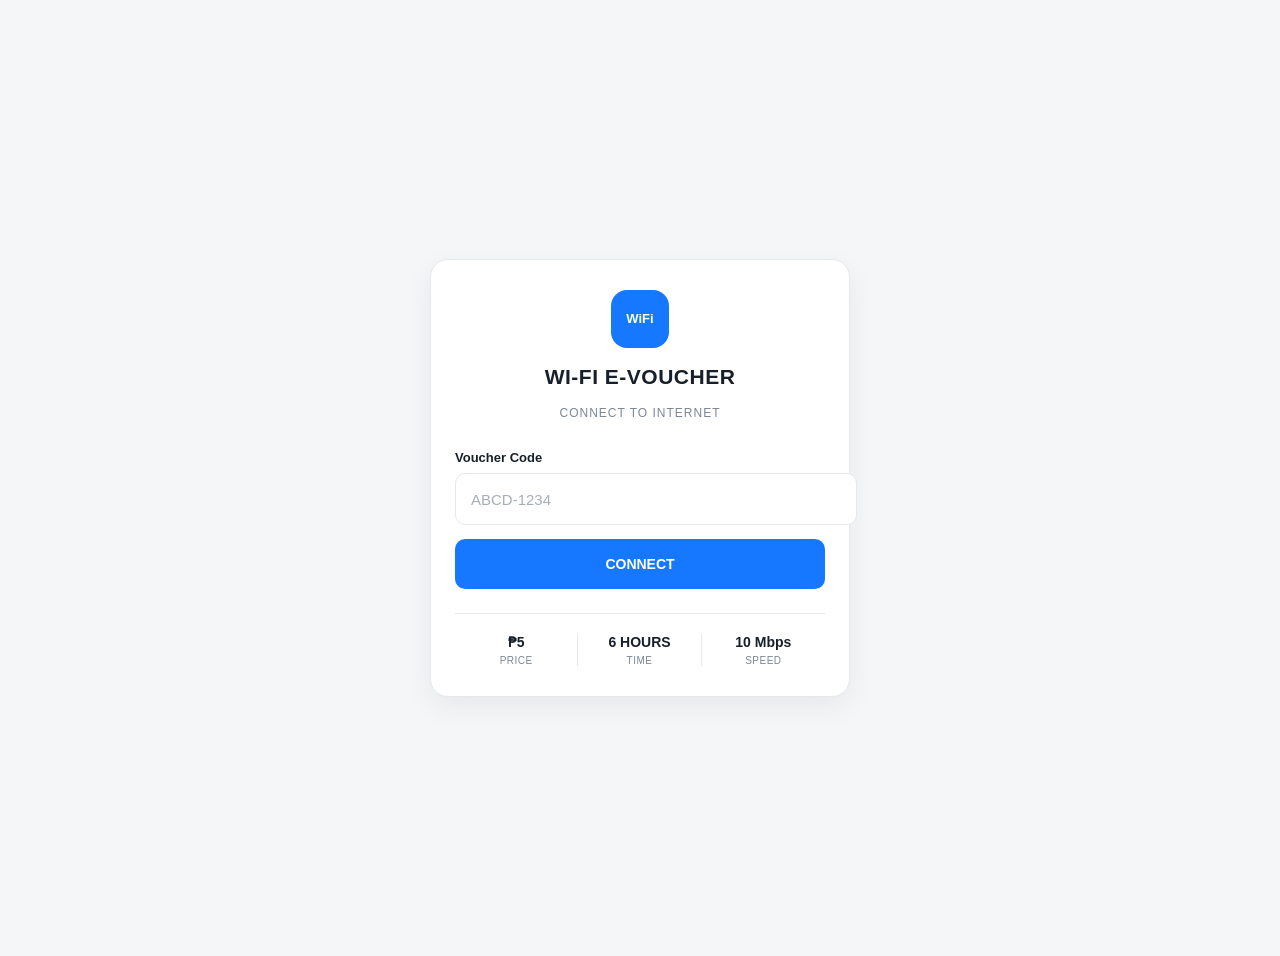
==== index.html @ 763e4409 "Voucher portal: pause/resume API + openNDS portal scripts + Railway packaging - cloud/api.py: vouche" ====
<!DOCTYPE html>
<html lang="en">
<head>
    <meta charset="UTF-8">
    <meta name="viewport" content="width=device-width, initial-scale=1.0">
    <title>WI-FI E-VOUCHER</title>
    <link rel="stylesheet" href="index.css">
</head>

<body>

    <main class="container">

        <section class="card">

            <div class="brand">
                <div class="brand-icon">WiFi</div>
                <h1>WI-FI E-VOUCHER</h1>
                <p>CONNECT TO INTERNET</p>
            </div>

            <form class="voucher-form">

                <label for="voucher">Voucher Code</label>

                <input
                    type="text"
                    id="voucher"
                    name="voucher"
                    placeholder="ABCD-1234"
                    autocomplete="off"
                    maxlength="20"
                >

                <button type="submit">
                    CONNECT
                </button>

            </form>

            <div class="plan">

                <div class="plan-item">
                    <strong>₱5</strong>
                    <span>PRICE</span>
                </div>

                <div class="plan-item">
                    <strong>6 HOURS</strong>
                    <span>TIME</span>
                </div>

                <div class="plan-item">
                    <strong>10 Mbps</strong>
                    <span>SPEED</span>
                </div>

            </div>

        </section>

    </main>

</body>
</html>
---- index.css ----
```css
* {
    box-sizing: border-box;
    margin: 0;
    padding: 0;
}

:root {
    --background: #f4f6f8;
    --card: #ffffff;
    --text: #17202a;
    --muted: #7b8794;
    --line: #e5e9ed;
    --primary: #1677ff;
    --primary-dark: #0f62d6;
    --success: #16a34a;
    --success-light: #eaf8ef;
}

body {
    min-height: 100vh;
    font-family: Arial, Helvetica, sans-serif;
    background: var(--background);
    color: var(--text);

    display: flex;
    align-items: center;
    justify-content: center;

    padding: 20px;
}

.container {
    width: 100%;
    max-width: 420px;
}

.card {
    background: var(--card);
    border: 1px solid var(--line);
    border-radius: 18px;

    padding: 30px 24px;

    box-shadow:
        0 10px 30px rgba(0, 0, 0, 0.06);
}

/* Brand */

.brand {
    text-align: center;
    margin-bottom: 30px;
}

.brand-icon {
    width: 58px;
    height: 58px;

    margin: 0 auto 16px;

    border-radius: 16px;

    background: var(--primary);
    color: #ffffff;

    display: flex;
    align-items: center;
    justify-content: center;

    font-size: 13px;
    font-weight: bold;
}

.brand h1 {
    font-size: 21px;
    letter-spacing: 0.5px;
}

.brand p {
    margin-top: 7px;

    font-size: 12px;
    color: var(--muted);
    letter-spacing: 1px;
}

/* Voucher form */

.voucher-form {
    display: flex;
    flex-direction: column;
}

.voucher-form label {
    font-size: 13px;
    font-weight: 600;

    margin-bottom: 8px;
}

.voucher-form input {
    width: 100%;
    height: 50px;

    padding: 0 15px;

    border: 1px solid var(--line);
    border-radius: 10px;

    outline: none;

    font-size: 15px;

    transition: border-color 0.2s;
}

.voucher-form input:focus {
    border-color: var(--primary);
}

.voucher-form input::placeholder {
    color: #a6afb8;
}

.voucher-form button,
.pause-button {
    width: 100%;
    height: 50px;

    margin-top: 14px;

    border: 0;
    border-radius: 10px;

    background: var(--primary);
    color: #ffffff;

    font-size: 14px;
    font-weight: bold;

    cursor: pointer;
}

.voucher-form button:hover,
.pause-button:hover {
    background: var(--primary-dark);
}

/* Voucher plan */

.plan {
    display: grid;
    grid-template-columns: repeat(3, 1fr);

    margin-top: 24px;

    border-top: 1px solid var(--line);
    padding-top: 20px;
}

.plan-item {
    text-align: center;

    border-right: 1px solid var(--line);
}

.plan-item:last-child {
    border-right: 0;
}

.plan-item strong {
    display: block;

    font-size: 14px;
}

.plan-item span {
    display: block;

    margin-top: 5px;

    font-size: 10px;
    color: var(--muted);
    letter-spacing: 0.5px;
}

/* Connection status */

.connection-status {
    display: inline-flex;
    align-items: center;
    gap: 7px;

    margin-top: 12px;
    padding: 7px 11px;

    border-radius: 20px;

    background: var(--success-light);
    color: var(--success);

    font-size: 11px;
    font-weight: bold;
}

.status-dot {
    width: 7px;
    height: 7px;

    border-radius: 50%;

    background: var(--success);
}

/* Timer */

.timer-section {
    text-align: center;

    padding: 24px 0;

    border-top: 1px solid var(--line);
    border-bottom: 1px solid var(--line);
}

.timer-label {
    display: block;

    color: var(--muted);

    font-size: 11px;
    font-weight: bold;

    letter-spacing: 1px;
}

.timer {
    margin-top: 8px;

    font-size: 38px;
    font-weight: 700;

    letter-spacing: 2px;

    font-variant-numeric: tabular-nums;
}

/* Voucher information */

.voucher-info {
    padding: 8px 0;
}

.info-row {
    display: flex;
    justify-content: space-between;
    align-items: center;

    padding: 14px 0;

    border-bottom: 1px solid var(--line);

    font-size: 13px;
}

.info-row:last-child {
    border-bottom: 0;
}

.info-row span {
    color: var(--muted);
}

.active-text {
    color: var(--success);
}

/* Pause button */

.pause-button {
    background: #17202a;
}

.pause-button:hover {
    background: #0d1319;
}

.hint {
    margin-top: 13px;

    text-align: center;

    color: var(--muted);

    font-size: 11px;
    line-height: 1.5;
}

/* Mobile */

@media (max-width: 400px) {

    body {
        padding: 12px;
    }

    .card {
        padding: 25px 18px;
        border-radius: 15px;
    }

    .timer {
        font-size: 32px;
    }

    .plan-item strong {
        font-size: 12px;
    }
}
```
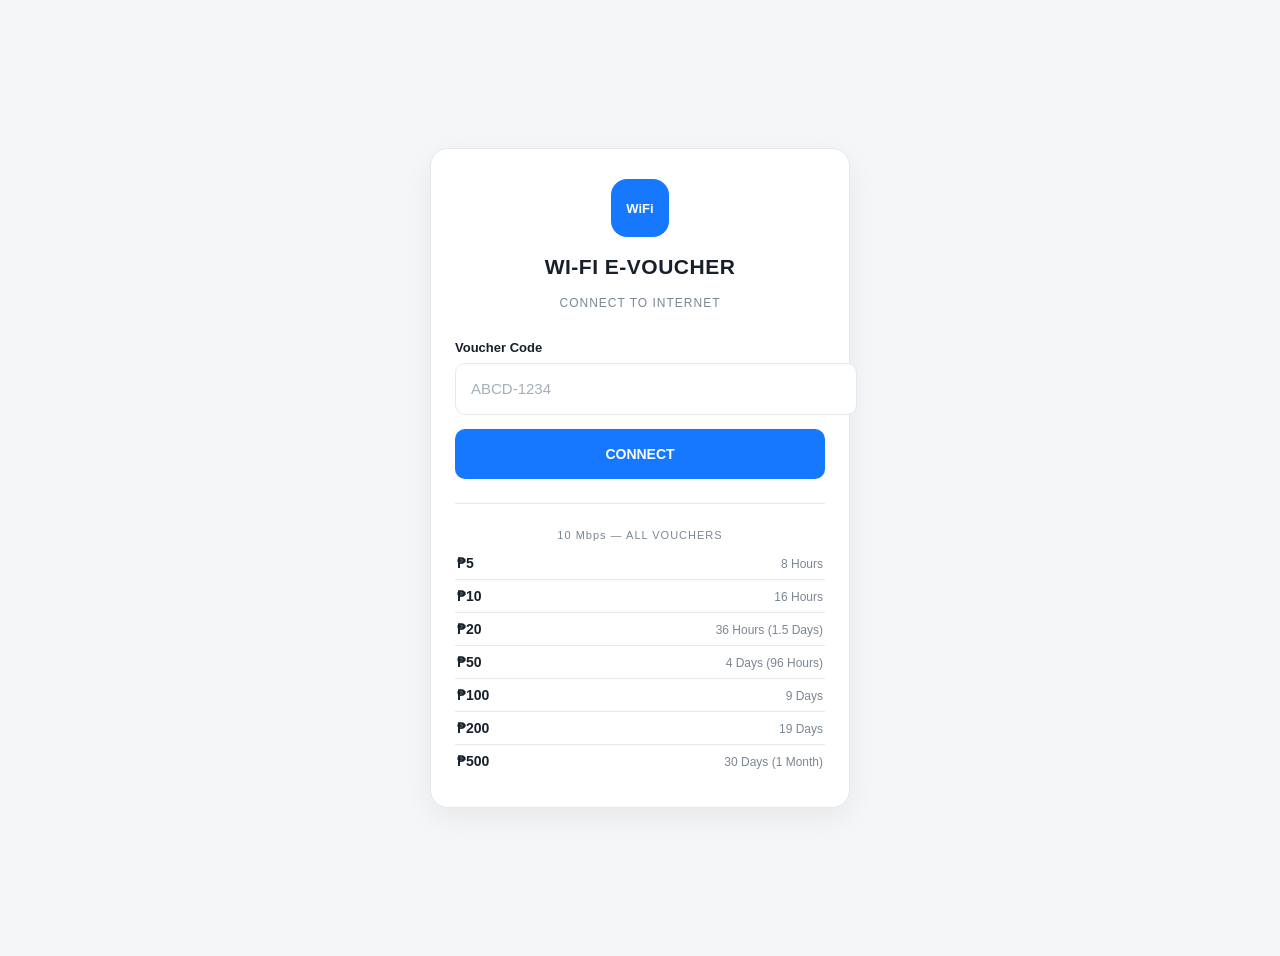
==== commit 1ab870f5: "Portal rates table: 7 tiers 10Mbps on login + expired pages" ====
--- a/index.html
+++ b/index.html
@@ -38,21 +38,43 @@
 
             </form>
 
-            <div class="plan">
+            <div class="rates">
 
-                <div class="plan-item">
+                <p class="rates-caption">10 Mbps &mdash; ALL VOUCHERS</p>
+
+                <div class="rate-row">
                     <strong>₱5</strong>
-                    <span>PRICE</span>
+                    <span>8 Hours</span>
                 </div>
 
-                <div class="plan-item">
-                    <strong>6 HOURS</strong>
-                    <span>TIME</span>
+                <div class="rate-row">
+                    <strong>₱10</strong>
+                    <span>16 Hours</span>
                 </div>
 
-                <div class="plan-item">
-                    <strong>10 Mbps</strong>
-                    <span>SPEED</span>
+                <div class="rate-row">
+                    <strong>₱20</strong>
+                    <span>36 Hours (1.5 Days)</span>
+                </div>
+
+                <div class="rate-row">
+                    <strong>₱50</strong>
+                    <span>4 Days (96 Hours)</span>
+                </div>
+
+                <div class="rate-row">
+                    <strong>₱100</strong>
+                    <span>9 Days</span>
+                </div>
+
+                <div class="rate-row">
+                    <strong>₱200</strong>
+                    <span>19 Days</span>
+                </div>
+
+                <div class="rate-row">
+                    <strong>₱500</strong>
+                    <span>30 Days (1 Month)</span>
                 </div>
 
             </div>
--- a/index.css
+++ b/index.css
@@ -147,42 +147,46 @@
     background: var(--primary-dark);
 }
 
-/* Voucher plan */
-
-.plan {
-    display: grid;
-    grid-template-columns: repeat(3, 1fr);
-
+/* Voucher rates */
+
+.rates {
     margin-top: 24px;
 
     border-top: 1px solid var(--line);
-    padding-top: 20px;
-}
-
-.plan-item {
+    padding-top: 14px;
+}
+
+.rates-caption {
     text-align: center;
 
-    border-right: 1px solid var(--line);
-}
-
-.plan-item:last-child {
-    border-right: 0;
-}
-
-.plan-item strong {
-    display: block;
-
+    font-size: 11px;
+    color: var(--muted);
+    letter-spacing: 1px;
+
+    margin-bottom: 6px;
+}
+
+.rate-row {
+    display: flex;
+    justify-content: space-between;
+    align-items: baseline;
+
+    padding: 8px 2px;
+
+    border-bottom: 1px solid var(--line);
+}
+
+.rate-row:last-child {
+    border-bottom: 0;
+}
+
+.rate-row strong {
     font-size: 14px;
 }
 
-.plan-item span {
-    display: block;
-
-    margin-top: 5px;
-
-    font-size: 10px;
-    color: var(--muted);
-    letter-spacing: 0.5px;
+.rate-row span {
+    font-size: 12px;
+    color: var(--muted);
 }
 
 /* Connection status */
@@ -314,8 +318,8 @@
         font-size: 32px;
     }
 
-    .plan-item strong {
-        font-size: 12px;
+    .rate-row strong {
+        font-size: 13px;
     }
 }
 ```
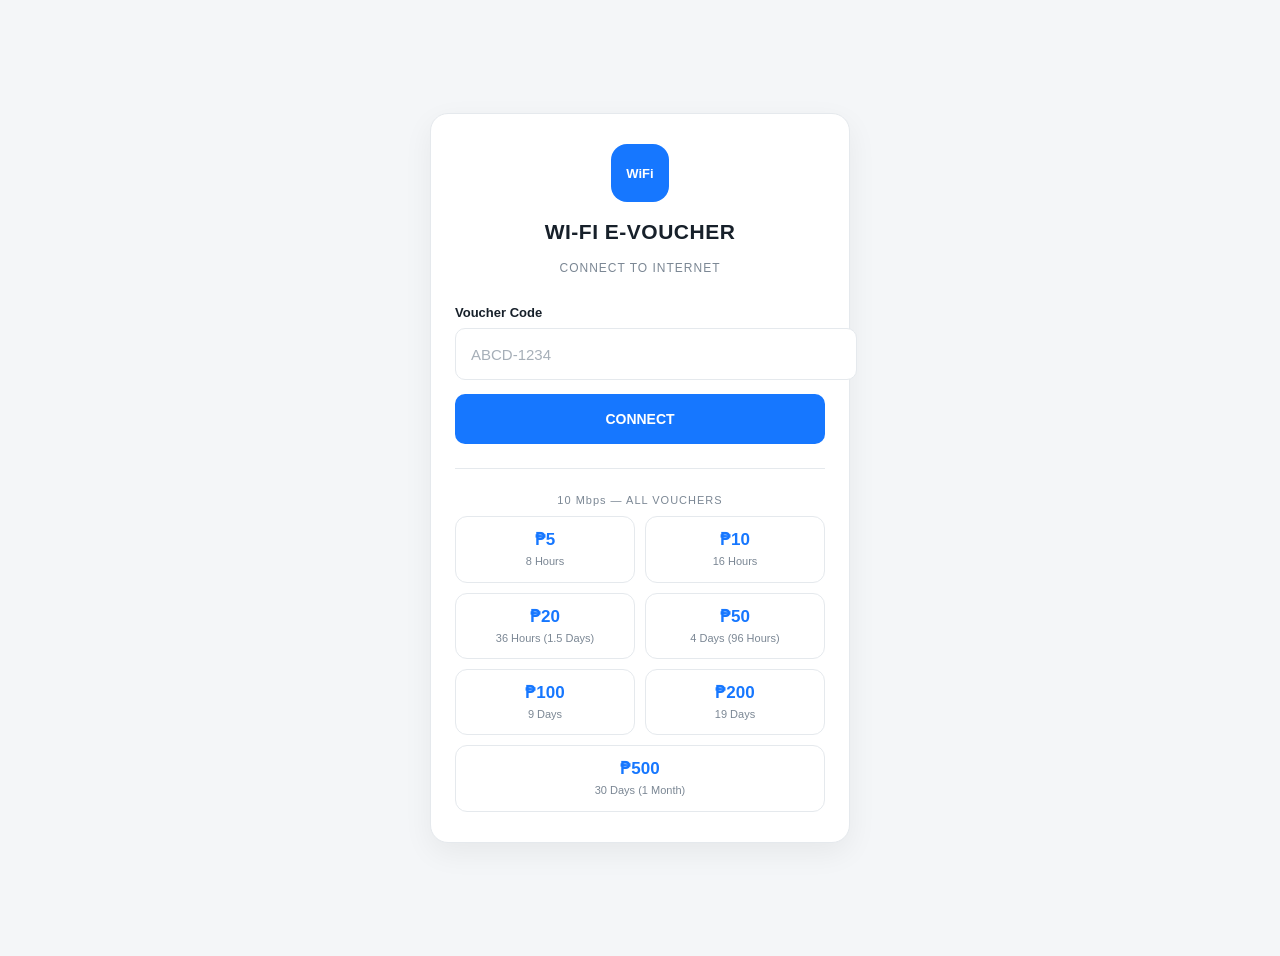
==== commit a870a52b: "Rates as card grid: 2-col mini-cards, featured month tier" ====
--- a/index.html
+++ b/index.html
@@ -42,39 +42,43 @@
 
                 <p class="rates-caption">10 Mbps &mdash; ALL VOUCHERS</p>
 
-                <div class="rate-row">
-                    <strong>₱5</strong>
-                    <span>8 Hours</span>
-                </div>
+                <div class="rates-grid">
 
-                <div class="rate-row">
-                    <strong>₱10</strong>
-                    <span>16 Hours</span>
-                </div>
+                    <div class="rate-card">
+                        <strong>₱5</strong>
+                        <span>8 Hours</span>
+                    </div>
 
-                <div class="rate-row">
-                    <strong>₱20</strong>
-                    <span>36 Hours (1.5 Days)</span>
-                </div>
+                    <div class="rate-card">
+                        <strong>₱10</strong>
+                        <span>16 Hours</span>
+                    </div>
 
-                <div class="rate-row">
-                    <strong>₱50</strong>
-                    <span>4 Days (96 Hours)</span>
-                </div>
+                    <div class="rate-card">
+                        <strong>₱20</strong>
+                        <span>36 Hours (1.5 Days)</span>
+                    </div>
 
-                <div class="rate-row">
-                    <strong>₱100</strong>
-                    <span>9 Days</span>
-                </div>
+                    <div class="rate-card">
+                        <strong>₱50</strong>
+                        <span>4 Days (96 Hours)</span>
+                    </div>
 
-                <div class="rate-row">
-                    <strong>₱200</strong>
-                    <span>19 Days</span>
-                </div>
+                    <div class="rate-card">
+                        <strong>₱100</strong>
+                        <span>9 Days</span>
+                    </div>
 
-                <div class="rate-row">
-                    <strong>₱500</strong>
-                    <span>30 Days (1 Month)</span>
+                    <div class="rate-card">
+                        <strong>₱200</strong>
+                        <span>19 Days</span>
+                    </div>
+
+                    <div class="rate-card rate-wide">
+                        <strong>₱500</strong>
+                        <span>30 Days (1 Month)</span>
+                    </div>
+
                 </div>
 
             </div>
--- a/index.css
+++ b/index.css
@@ -163,30 +163,43 @@
     color: var(--muted);
     letter-spacing: 1px;
 
-    margin-bottom: 6px;
-}
-
-.rate-row {
-    display: flex;
-    justify-content: space-between;
-    align-items: baseline;
-
-    padding: 8px 2px;
-
-    border-bottom: 1px solid var(--line);
-}
-
-.rate-row:last-child {
-    border-bottom: 0;
-}
-
-.rate-row strong {
-    font-size: 14px;
-}
-
-.rate-row span {
-    font-size: 12px;
-    color: var(--muted);
+    margin-bottom: 10px;
+}
+
+.rates-grid {
+    display: grid;
+    grid-template-columns: repeat(2, 1fr);
+    gap: 10px;
+}
+
+.rate-card {
+    border: 1px solid var(--line);
+    border-radius: 12px;
+
+    padding: 12px 8px;
+
+    text-align: center;
+}
+
+.rate-card strong {
+    display: block;
+
+    font-size: 17px;
+    color: var(--primary);
+}
+
+.rate-card span {
+    display: block;
+
+    margin-top: 4px;
+
+    font-size: 11px;
+    color: var(--muted);
+    line-height: 1.4;
+}
+
+.rate-wide {
+    grid-column: span 2;
 }
 
 /* Connection status */
@@ -318,8 +331,12 @@
         font-size: 32px;
     }
 
-    .rate-row strong {
-        font-size: 13px;
+    .rates-grid {
+        gap: 8px;
+    }
+
+    .rate-card strong {
+        font-size: 15px;
     }
 }
 ```
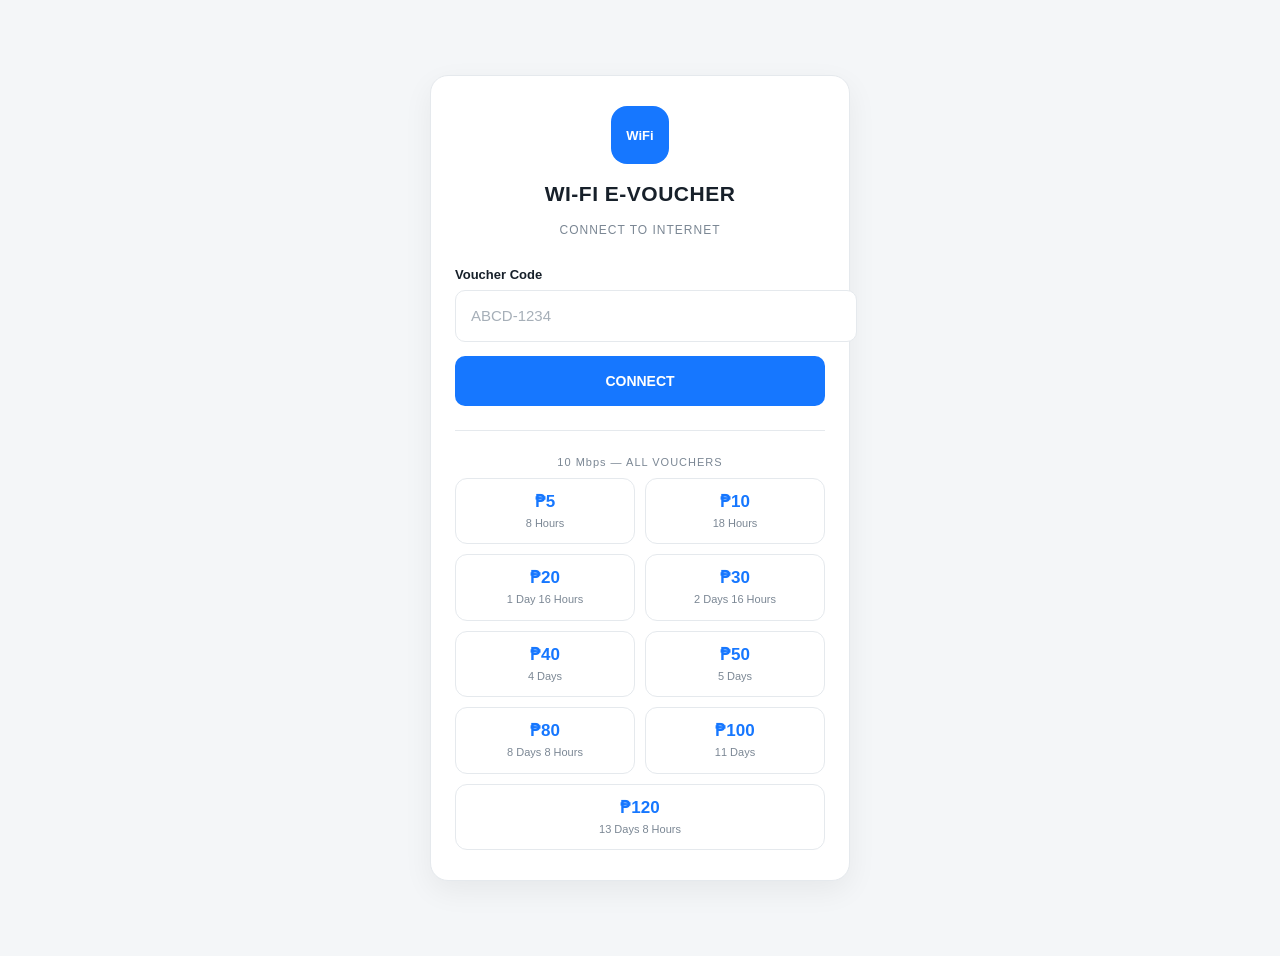
==== commit c8475cf8: "Rates v2: 9 tiers P5-P120 with day displays, portal + API + tests" ====
--- a/index.html
+++ b/index.html
@@ -51,32 +51,42 @@
 
                     <div class="rate-card">
                         <strong>₱10</strong>
-                        <span>16 Hours</span>
+                        <span>18 Hours</span>
                     </div>
 
                     <div class="rate-card">
                         <strong>₱20</strong>
-                        <span>36 Hours (1.5 Days)</span>
+                        <span>1 Day 16 Hours</span>
+                    </div>
+
+                    <div class="rate-card">
+                        <strong>₱30</strong>
+                        <span>2 Days 16 Hours</span>
+                    </div>
+
+                    <div class="rate-card">
+                        <strong>₱40</strong>
+                        <span>4 Days</span>
                     </div>
 
                     <div class="rate-card">
                         <strong>₱50</strong>
-                        <span>4 Days (96 Hours)</span>
+                        <span>5 Days</span>
+                    </div>
+
+                    <div class="rate-card">
+                        <strong>₱80</strong>
+                        <span>8 Days 8 Hours</span>
                     </div>
 
                     <div class="rate-card">
                         <strong>₱100</strong>
-                        <span>9 Days</span>
-                    </div>
-
-                    <div class="rate-card">
-                        <strong>₱200</strong>
-                        <span>19 Days</span>
+                        <span>11 Days</span>
                     </div>
 
                     <div class="rate-card rate-wide">
-                        <strong>₱500</strong>
-                        <span>30 Days (1 Month)</span>
+                        <strong>₱120</strong>
+                        <span>13 Days 8 Hours</span>
                     </div>
 
                 </div>
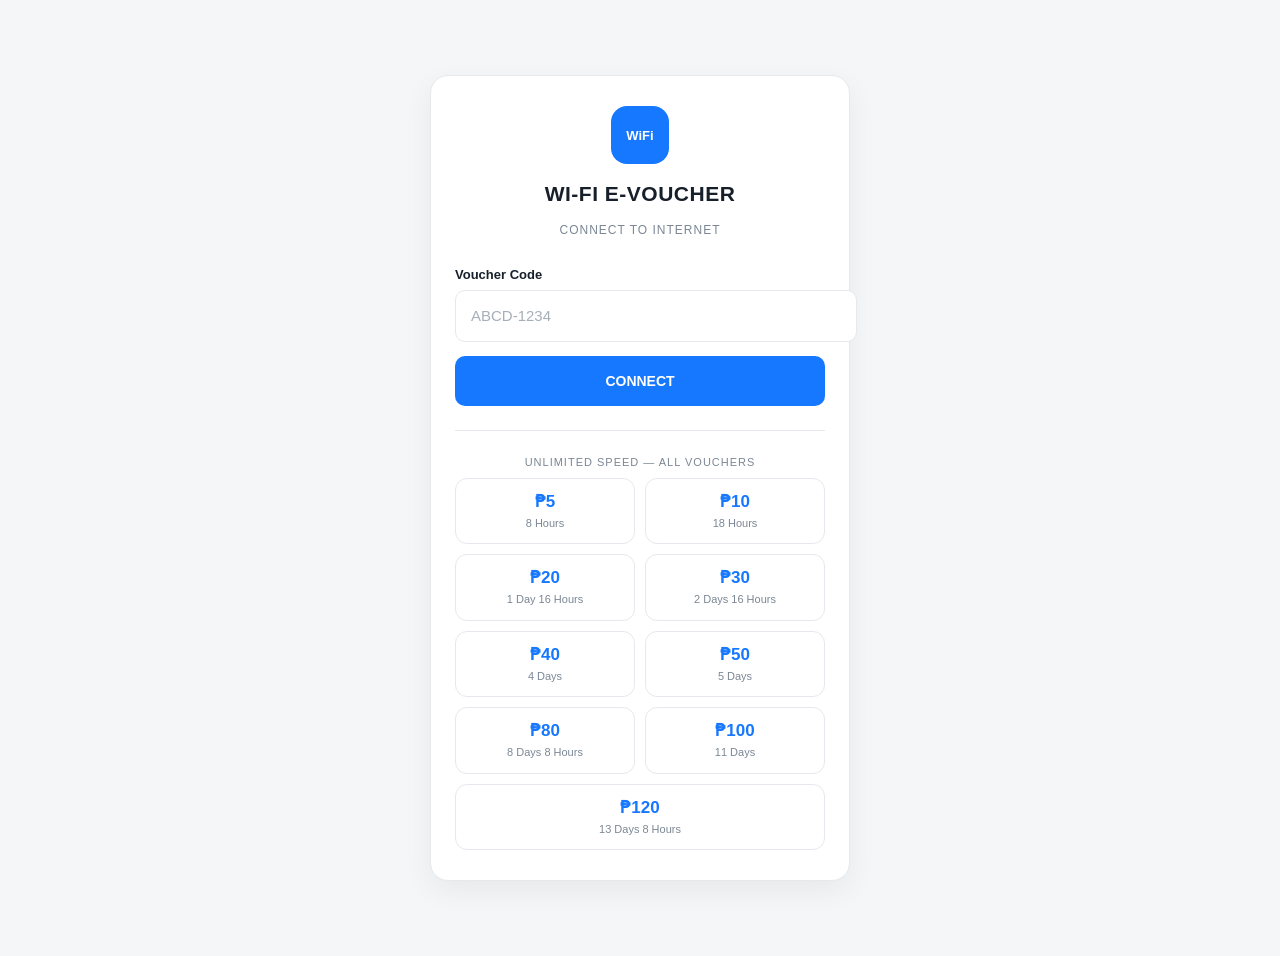
==== commit e3cc01f5: "Remove client bandwidth caps: unlimited rates + UI wording" ====
--- a/index.html
+++ b/index.html
@@ -40,7 +40,7 @@
 
             <div class="rates">
 
-                <p class="rates-caption">10 Mbps &mdash; ALL VOUCHERS</p>
+                <p class="rates-caption">UNLIMITED SPEED &mdash; ALL VOUCHERS</p>
 
                 <div class="rates-grid">
 
